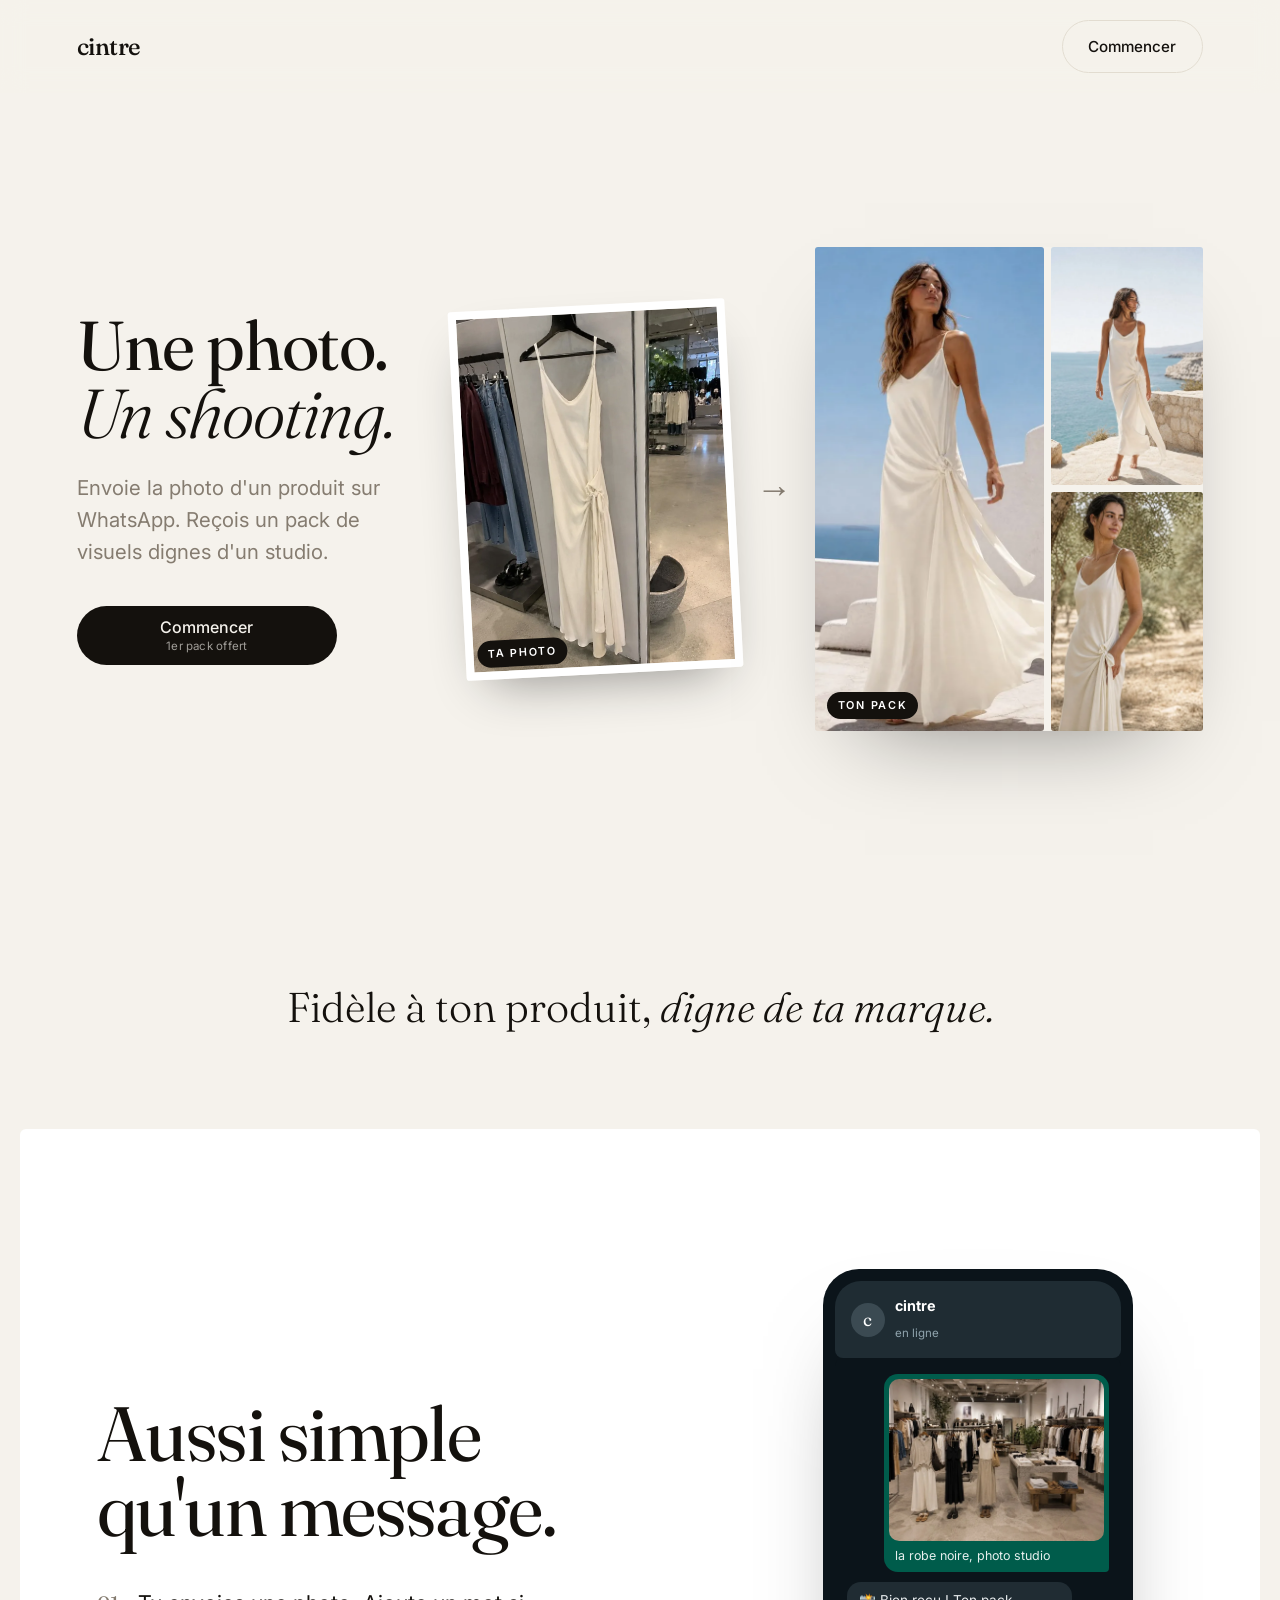
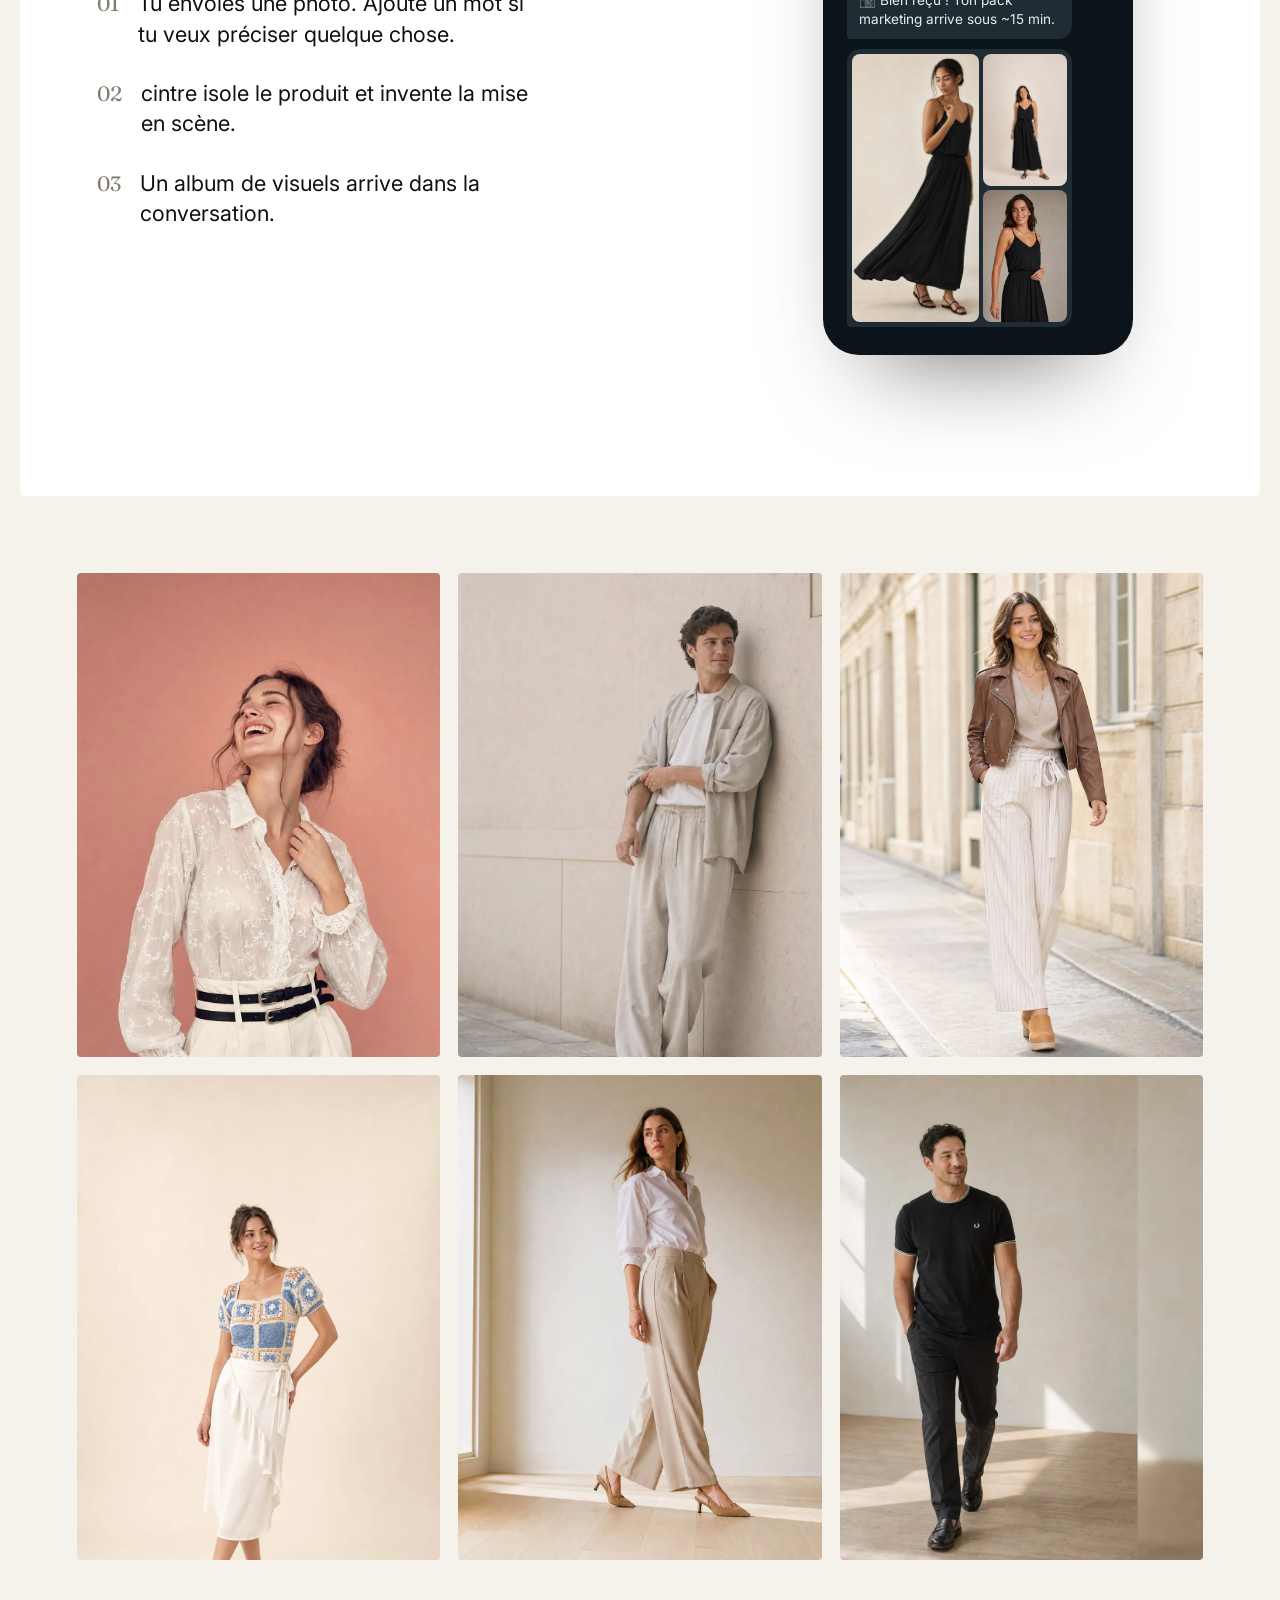
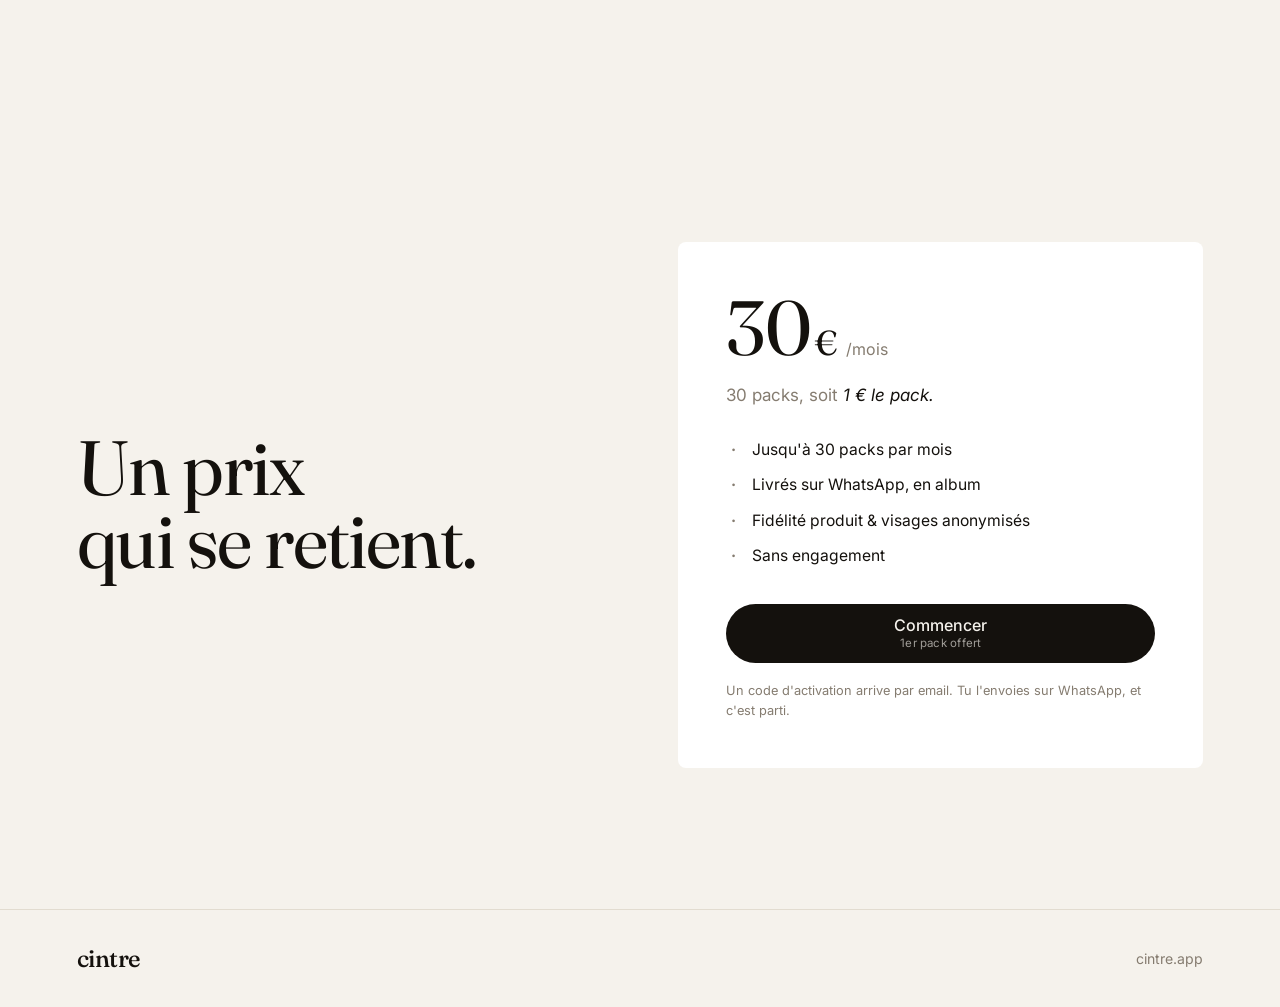
==== landing/index.html @ 826b0916 "Landing page" ====
<!DOCTYPE html>
<html lang="fr">
<head>
  <meta charset="UTF-8" />
  <meta name="viewport" content="width=device-width, initial-scale=1.0" />
  <title>cintre · Vos visuels produit pro, depuis WhatsApp</title>
  <meta name="description" content="Envoyez une photo de votre produit sur WhatsApp et recevez un pack de visuels dignes d'un studio, prêts à poster. Fidèles à votre produit, 1 € le pack, sans logiciel." />
  <link rel="canonical" href="https://cintre.app/" />
  <meta name="robots" content="index, follow" />
  <meta name="theme-color" content="#14110d" />
  <link rel="icon" href="favicon.svg" type="image/svg+xml" />

  <!-- Open Graph (partage WhatsApp / Facebook / LinkedIn) -->
  <meta property="og:type" content="website" />
  <meta property="og:url" content="https://cintre.app/" />
  <meta property="og:title" content="cintre · Vos visuels produit pro, depuis WhatsApp" />
  <meta property="og:description" content="Envoyez une photo, recevez un pack de visuels dignes d'un studio, prêts à poster. Fidèles à votre produit, 1 € le pack." />
  <meta property="og:image" content="https://cintre.app/og-image.jpg" />
  <meta property="og:image:width" content="1200" />
  <meta property="og:image:height" content="630" />
  <meta property="og:locale" content="fr_FR" />
  <meta property="og:site_name" content="cintre" />

  <!-- Twitter Card -->
  <meta name="twitter:card" content="summary_large_image" />
  <meta name="twitter:title" content="cintre · Vos visuels produit pro, depuis WhatsApp" />
  <meta name="twitter:description" content="Une photo de votre produit sur WhatsApp, un pack de visuels dignes d'un studio en retour. 1 € le pack." />
  <meta name="twitter:image" content="https://cintre.app/og-image.jpg" />

  <link rel="preconnect" href="https://fonts.googleapis.com" />
  <link rel="preconnect" href="https://fonts.gstatic.com" crossorigin />
  <link href="https://fonts.googleapis.com/css2?family=Fraunces:opsz,wght@9..144,300;9..144,400;9..144,500;9..144,600&family=Inter:wght@400;500&display=swap" rel="stylesheet" />
  <link rel="stylesheet" href="styles.css" />

  <!-- Données structurées -->
  <script type="application/ld+json">
  {
    "@context": "https://schema.org",
    "@type": "Product",
    "name": "cintre",
    "description": "Service de création de visuels produit professionnels depuis WhatsApp : une photo suffit pour recevoir un pack de visuels dignes d'un studio, fidèles au produit.",
    "brand": { "@type": "Brand", "name": "cintre" },
    "url": "https://cintre.app/",
    "image": "https://cintre.app/og-image.jpg",
    "offers": {
      "@type": "Offer",
      "price": "30",
      "priceCurrency": "EUR",
      "url": "https://cintre.app/inscription",
      "availability": "https://schema.org/InStock",
      "description": "30 packs de visuels par mois, soit 1 € le pack. Sans engagement."
    }
  }
  </script>
</head>
<body>

  <header class="nav">
    <a class="wordmark" href="#">cintre</a>
    <a href="https://cintre.app/inscription" class="btn btn-ghost">Commencer</a>
  </header>

  <!-- HERO -->
  <section class="hero">
    <div class="hero-copy">
      <h1>Une&nbsp;photo.<br /><em>Un&nbsp;shooting.</em></h1>
      <p class="lede">
        Envoie la photo d'un produit sur WhatsApp.
        Reçois un pack de visuels dignes d'un studio.
      </p>
      <a href="https://cintre.app/inscription" class="btn btn-solid btn-cta">
        <span class="btn-label">Commencer</span>
        <span class="btn-sub">1er pack offert</span>
      </a>
    </div>

    <div class="hero-fig">
      <figure class="hf-before">
        <img src="assets/hero-before.webp" alt="Photo d'une robe sur cintre prise en boutique" loading="eager" />
        <figcaption>Ta photo</figcaption>
      </figure>
      <span class="hf-arrow" aria-hidden="true">→</span>
      <div class="hf-pack">
        <img class="pack-main" src="assets/pack-1.webp" alt="La même robe portée par un mannequin, shooting en extérieur" loading="eager" />
        <img src="assets/pack-2.webp" alt="La robe mise en scène au bord de mer" loading="eager" />
        <img src="assets/pack-3.webp" alt="La robe photographiée en pleine nature" loading="eager" />
        <figcaption>Ton pack</figcaption>
      </div>
    </div>
  </section>

  <!-- BANDEAU FIDÉLITÉ -->
  <section class="fidelity">
    <p>Fidèle à ton produit, <em>digne de ta marque.</em></p>
  </section>

  <!-- COMMENT -->
  <section id="comment" class="how">
    <div class="how-text">
      <h2>Aussi simple<br />qu'un message.</h2>
      <ol class="steps">
        <li><span>01</span> Tu envoies une photo. Ajoute un mot si tu veux préciser quelque chose.</li>
        <li><span>02</span> cintre isole le produit et invente la mise en scène.</li>
        <li><span>03</span> Un album de visuels arrive dans la conversation.</li>
      </ol>
    </div>

    <div class="phone">
      <div class="phone-top">
        <span class="phone-avatar">c</span>
        <div><strong>cintre</strong><small>en ligne</small></div>
      </div>
      <div class="chat">
        <div class="bubble out photo">
          <img src="assets/demo-src.webp" alt="Photo d'intérieur de boutique envoyée sur WhatsApp" loading="lazy" />
          <span class="bubble-note">la robe noire, photo studio</span>
        </div>
        <div class="bubble in">📸 Bien reçu ! Ton pack marketing arrive sous ~15 min.</div>
        <div class="bubble in album">
          <div class="album-collage">
            <img class="album-main" src="assets/demo-1.webp" alt="Robe noire mise en scène en studio par cintre" loading="lazy" />
            <img src="assets/demo-2.webp" alt="Robe noire en studio, plan rapproché" loading="lazy" />
            <img src="assets/demo-3.webp" alt="Robe noire en studio, plein pied" loading="lazy" />
          </div>
        </div>
      </div>
    </div>
  </section>

  <!-- GALERIE -->
  <section id="galerie" class="gallery">
    <div class="masonry">
      <img src="assets/g1.webp" alt="Blouse en dentelle mise en valeur en studio par cintre" loading="lazy" />
      <img src="assets/g2.webp" alt="Ensemble en lin porté par un mannequin en extérieur" loading="lazy" />
      <img src="assets/g3.webp" alt="Veste en cuir mise en scène dans une rue" loading="lazy" />
      <img src="assets/g4.webp" alt="Top en crochet et jupe blanche photographiés en studio" loading="lazy" />
      <img src="assets/g5.webp" alt="Chemise blanche et pantalon beige en intérieur lumineux" loading="lazy" />
      <img src="assets/g6.webp" alt="Tee-shirt noir mis en valeur en lumière naturelle" loading="lazy" />
    </div>
  </section>

  <!-- PRIX -->
  <section id="prix" class="pricing">
    <div class="price-inner">
      <h2>Un prix<br />qui se retient.</h2>
      <div class="price-card">
        <span class="price-amount">30<span class="euro">€</span><span class="price-per">/mois</span></span>
        <p class="price-headline">30 packs, soit <em>1&nbsp;€ le pack.</em></p>
        <ul class="price-list">
          <li>Jusqu'à 30 packs par mois</li>
          <li>Livrés sur WhatsApp, en album</li>
          <li>Fidélité produit &amp; visages anonymisés</li>
          <li>Sans engagement</li>
        </ul>
        <a href="https://cintre.app/inscription" class="btn btn-solid btn-block btn-cta">
          <span class="btn-label">Commencer</span>
          <span class="btn-sub">1er pack offert</span>
        </a>
        <p class="price-foot">Un code d'activation arrive par email. Tu l'envoies sur WhatsApp, et c'est parti.</p>
      </div>
    </div>
  </section>

  <footer class="footer">
    <span class="wordmark">cintre</span>
    <span class="footer-meta">cintre.app</span>
  </footer>

</body>
</html>
---- landing/styles.css ----
:root {
  --bg: #f5f2ec;
  --ink: #14110d;
  --muted: #857c70;
  --line: #e2dcd0;
  --serif: "Fraunces", Georgia, serif;
  --sans: "Inter", system-ui, sans-serif;
  --maxw: 1240px;
}

* { box-sizing: border-box; margin: 0; padding: 0; }
html { scroll-behavior: smooth; }
body {
  background: var(--bg); color: var(--ink);
  font-family: var(--sans); font-size: 17px; line-height: 1.55;
  -webkit-font-smoothing: antialiased;
}
img { display: block; max-width: 100%; height: auto; }
em { font-style: italic; }

section { padding: clamp(72px, 11vw, 160px) clamp(20px, 6vw, 80px); }

h1, h2 { font-family: var(--serif); font-weight: 400; letter-spacing: -0.02em; line-height: 0.98; }
h1 { font-size: clamp(3rem, 8vw, 6.8rem); }
h1 em { font-weight: 300; }
h2 { font-size: clamp(2.4rem, 6vw, 5rem); }

.wordmark {
  font-family: var(--serif); font-size: 1.5rem; font-weight: 500;
  letter-spacing: -0.02em; color: var(--ink); text-decoration: none;
}

/* Buttons */
.btn {
  display: inline-flex; align-items: center; justify-content: center;
  font-family: var(--sans); font-weight: 500; font-size: 0.95rem;
  padding: 0.9em 1.7em; border-radius: 100px; text-decoration: none;
  cursor: pointer; transition: 0.2s ease; border: 1px solid transparent; white-space: nowrap;
}
.btn sup { font-size: 0.7em; margin-left: 0.1em; }
.btn-cta { flex-direction: column; gap: 3px; padding: 0.8em 3em; min-width: 260px; line-height: 1.1; }
.btn-cta .btn-label { font-weight: 500; font-size: 1rem; }
.btn-cta .btn-sub { font-size: 0.72rem; font-weight: 400; opacity: 0.62; letter-spacing: 0.02em; }
.btn-solid { background: var(--ink); color: var(--bg); }
.btn-solid:hover { transform: translateY(-2px); }
.btn-ghost { border-color: var(--line); color: var(--ink); }
.btn-ghost:hover { border-color: var(--ink); }
.btn-outline { border-color: var(--bg); color: var(--bg); }
.btn-outline:hover { background: var(--bg); color: var(--ink); }
.btn-block { width: 100%; margin-top: 0.4rem; }

/* Nav */
.nav {
  position: sticky; top: 0; z-index: 50;
  display: flex; align-items: center; justify-content: space-between;
  padding: 20px clamp(20px, 6vw, 80px);
  background: color-mix(in srgb, var(--bg) 85%, transparent);
  backdrop-filter: blur(12px);
}

/* Hero */
.hero {
  display: grid; grid-template-columns: 0.62fr 1.38fr; gap: clamp(24px, 3.5vw, 48px);
  align-items: center; max-width: 1340px; margin: 0 auto;
  min-height: 88vh; padding-top: clamp(32px, 5vw, 64px); padding-bottom: clamp(32px, 5vw, 64px);
}
.hero-copy h1 { font-size: clamp(2.8rem, 5.4vw, 5rem); }
.hero h1 { margin-bottom: 0.35em; }
.lede { font-size: clamp(1.1rem, 1.6vw, 1.35rem); color: var(--muted); max-width: 32ch; margin-bottom: 2.4rem; }

/* Hero : Ta photo -> Ton pack (mosaique de 3) */
.hero-fig { display: grid; grid-template-columns: 0.82fr auto 1.15fr; align-items: center; gap: clamp(10px, 1.8vw, 24px); }
.hero-fig figcaption {
  position: absolute; left: 12px; bottom: 12px;
  font-size: 0.68rem; letter-spacing: 0.16em; text-transform: uppercase; font-weight: 600;
  padding: 0.45em 0.95em; border-radius: 100px; background: #14110d; color: #fff;
}
.hf-before { position: relative; transform: rotate(-3deg); }
.hf-before img {
  width: 100%; border-radius: 3px; aspect-ratio: 3/4; object-fit: cover;
  border: 8px solid #fff; box-shadow: 0 24px 54px -24px rgba(0,0,0,0.45); filter: saturate(0.9);
}
.hf-arrow { font-family: var(--serif); font-size: clamp(1.6rem, 2.8vw, 2.4rem); color: var(--muted); text-align: center; }
.hf-pack {
  position: relative; display: grid; grid-template-columns: 1.5fr 1fr; grid-template-rows: 1fr 1fr;
  gap: 7px; box-shadow: 0 40px 90px -50px rgba(0,0,0,0.5); border-radius: 5px;
}
.hf-pack img { width: 100%; height: 100%; object-fit: cover; border-radius: 3px; }
.hf-pack .pack-main { grid-row: 1 / 3; }
.hf-pack figcaption { left: 12px; bottom: 12px; }

/* Fidelity strip */
.fidelity { text-align: center; padding-top: clamp(48px, 7vw, 90px); padding-bottom: clamp(48px, 7vw, 90px); }
.fidelity p { font-family: var(--serif); font-size: clamp(1.4rem, 3.4vw, 2.6rem); font-weight: 300; color: var(--ink); }
.fidelity em { font-style: italic; }

/* How */
.how {
  display: grid; grid-template-columns: 1fr 0.7fr; gap: clamp(40px, 7vw, 110px);
  align-items: center; max-width: var(--maxw); margin: 0 auto;
  background: #fff; border-radius: 6px;
}
.how-text h2 { margin-bottom: 2.6rem; }
.steps { list-style: none; display: flex; flex-direction: column; gap: 1.8rem; max-width: 40ch; }
.steps li { display: grid; grid-template-columns: auto 1fr; gap: 1.2rem; align-items: baseline; color: var(--ink); font-size: clamp(1.15rem, 1.7vw, 1.45rem); line-height: 1.4; }
.steps span { font-family: var(--serif); font-size: 1.3rem; color: var(--muted); }

/* Phone */
.phone {
  width: 310px; max-width: 100%; margin: 0 auto; justify-self: center;
  background: #0b141a; border-radius: 36px; padding: 12px;
  box-shadow: 0 50px 100px -50px rgba(0,0,0,0.6);
}
.phone-top { display: flex; align-items: center; gap: 10px; background: #1f2c33; border-radius: 26px 26px 8px 8px; padding: 14px 16px; color: #fff; }
.phone-avatar { width: 34px; height: 34px; border-radius: 50%; background: #3b4a52; display: grid; place-items: center; font-family: var(--serif); font-size: 1.1rem; color: #fff; }
.phone-top strong { display: block; font-size: 0.9rem; }
.phone-top small { color: #8fa3ad; font-size: 0.72rem; }
.chat { background: #0b141a; padding: 16px 12px; display: flex; flex-direction: column; gap: 10px; border-radius: 8px 8px 26px 26px; }
.bubble { max-width: 86%; padding: 9px 12px; border-radius: 14px; font-size: 0.85rem; line-height: 1.45; }
.bubble.in { background: #202c33; color: #e9edef; align-self: flex-start; border-bottom-left-radius: 4px; }
.bubble.out { background: #005c4b; color: #fff; align-self: flex-end; border-bottom-right-radius: 4px; }
.bubble.photo, .bubble.album { padding: 5px; }
.bubble.photo img { border-radius: 10px; }
.bubble.album { align-self: flex-start; background: #202c33; }
.album-collage { display: grid; grid-template-columns: 1.5fr 1fr; grid-template-rows: 1fr 1fr; gap: 4px; }
.album-collage img { width: 100%; height: 100%; object-fit: cover; border-radius: 8px; }
.album-main { grid-row: 1 / 3; aspect-ratio: auto; }
.bubble-note { display: block; padding: 6px 6px 2px; font-size: 0.78rem; opacity: 0.9; }

/* Gallery */
.gallery { padding-top: clamp(40px, 6vw, 80px); }
.masonry {
  max-width: var(--maxw); margin: 0 auto;
  display: grid; grid-template-columns: repeat(3, 1fr); gap: 18px;
}
.masonry img {
  width: 100%; aspect-ratio: 3 / 4; object-fit: cover; object-position: 50% 18%;
  border-radius: 4px;
}

/* Pricing */
.price-inner {
  max-width: var(--maxw); margin: 0 auto;
  display: grid; grid-template-columns: 1fr 1fr; gap: clamp(40px, 6vw, 90px); align-items: center;
}
.pricing h2 { line-height: 0.95; }
.price-card { background: #fff; border-radius: 8px; padding: clamp(30px, 4vw, 48px); }
.price-amount { font-family: var(--serif); font-size: clamp(3.6rem, 6vw, 5rem); line-height: 1; display: inline-flex; align-items: baseline; }
.euro { font-size: 0.45em; margin-left: 2px; }
.price-per { font-family: var(--sans); font-size: 1rem; color: var(--muted); margin-left: 8px; }
.price-headline { margin: 1rem 0 1.8rem; color: var(--muted); }
.price-headline em { color: var(--ink); font-style: italic; }
.price-list { list-style: none; display: flex; flex-direction: column; gap: 0.7rem; margin-bottom: 1.8rem; }
.price-list li { padding-left: 1.6rem; position: relative; font-size: 0.98rem; }
.price-list li::before { content: "·"; position: absolute; left: 0.3rem; color: var(--muted); font-weight: 700; }
.price-foot { margin-top: 1.1rem; font-size: 0.8rem; color: var(--muted); }

/* Final CTA */
.final-cta { text-align: center; background: var(--ink); color: var(--bg); }
.final-cta h2 { color: var(--bg); margin-bottom: 2.2rem; }

/* Footer */
.footer { display: flex; align-items: center; justify-content: space-between; padding: 30px clamp(20px, 6vw, 80px); border-top: 1px solid var(--line); }
.footer-meta { color: var(--muted); font-size: 0.88rem; }

/* Responsive */
@media (max-width: 900px) {
  .hero, .how, .price-inner { grid-template-columns: 1fr; }
  .hero { text-align: left; min-height: auto; }
  .hero-fig { order: -1; max-width: 420px; margin: 0 auto; }
  .how-text { text-align: left; }
  .masonry { grid-template-columns: repeat(2, 1fr); }
}
@media (max-width: 560px) {
  .masonry { grid-template-columns: 1fr; max-width: 360px; }
}
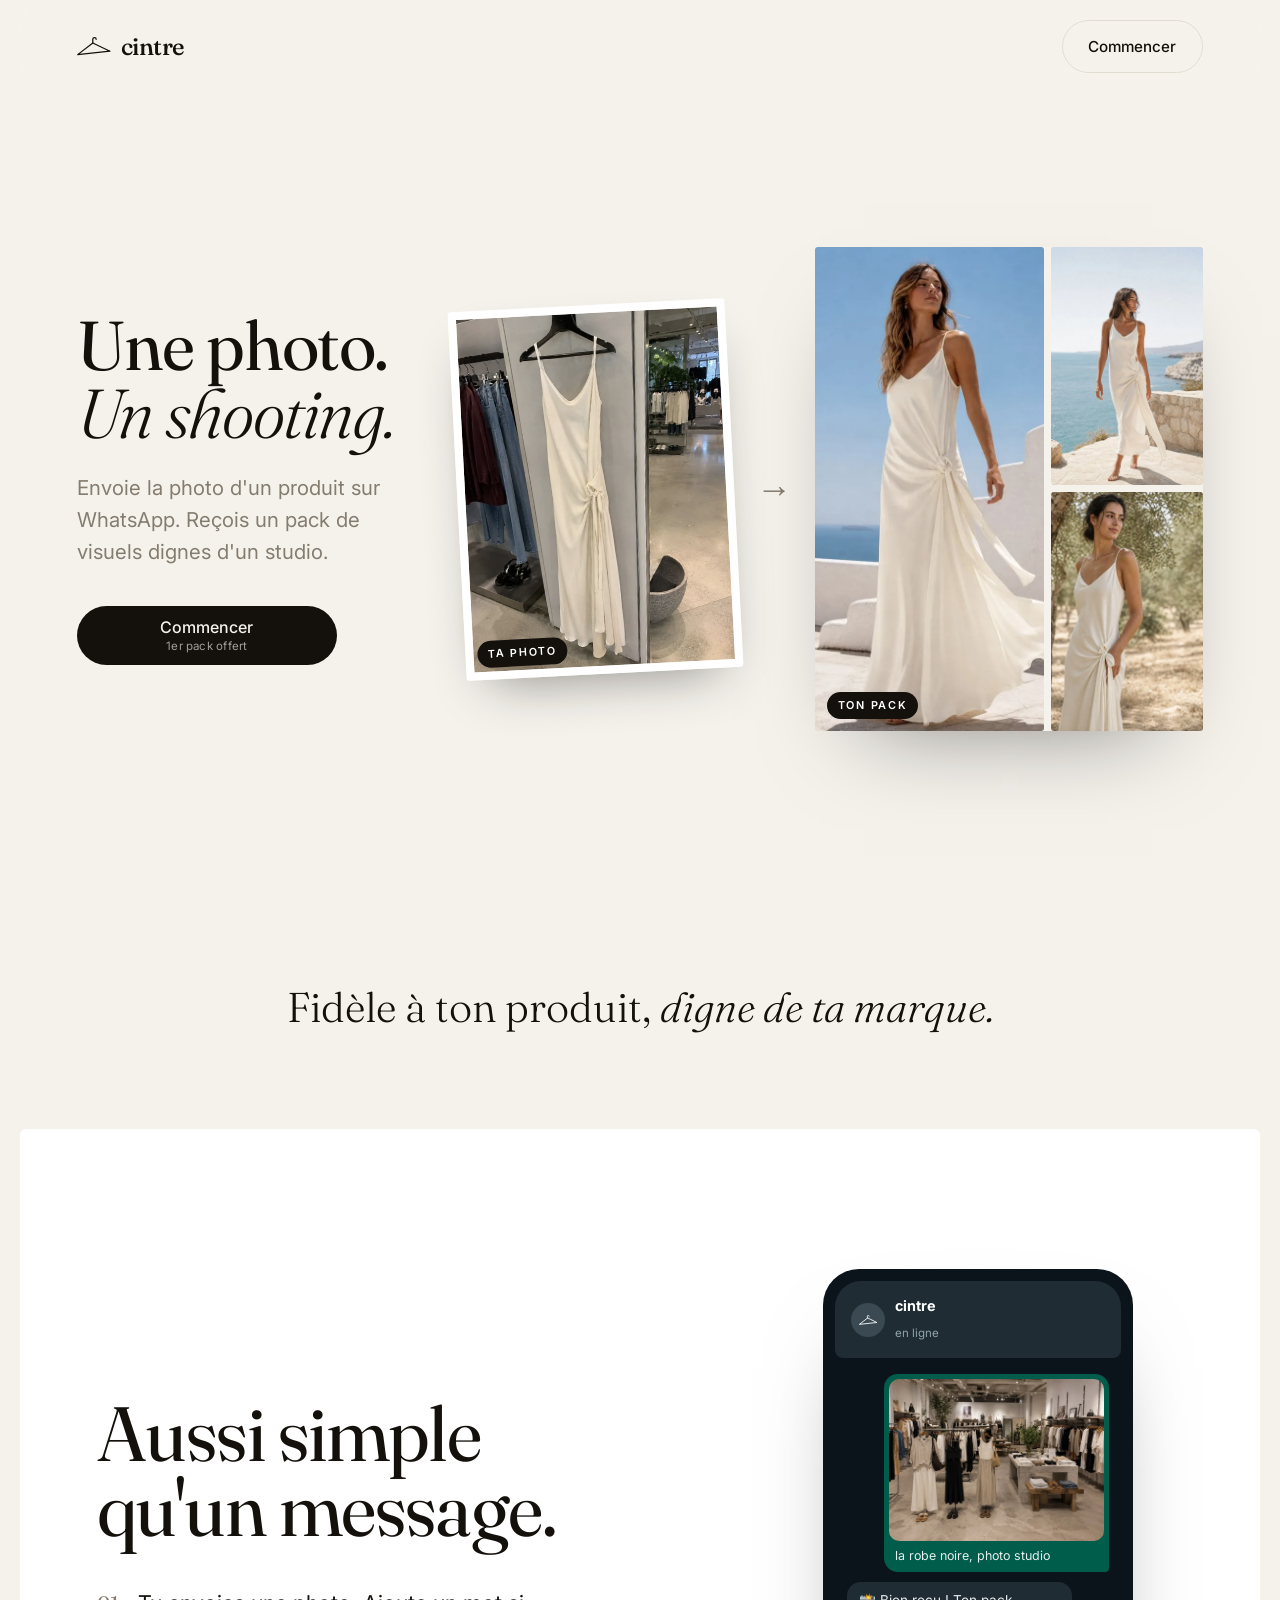
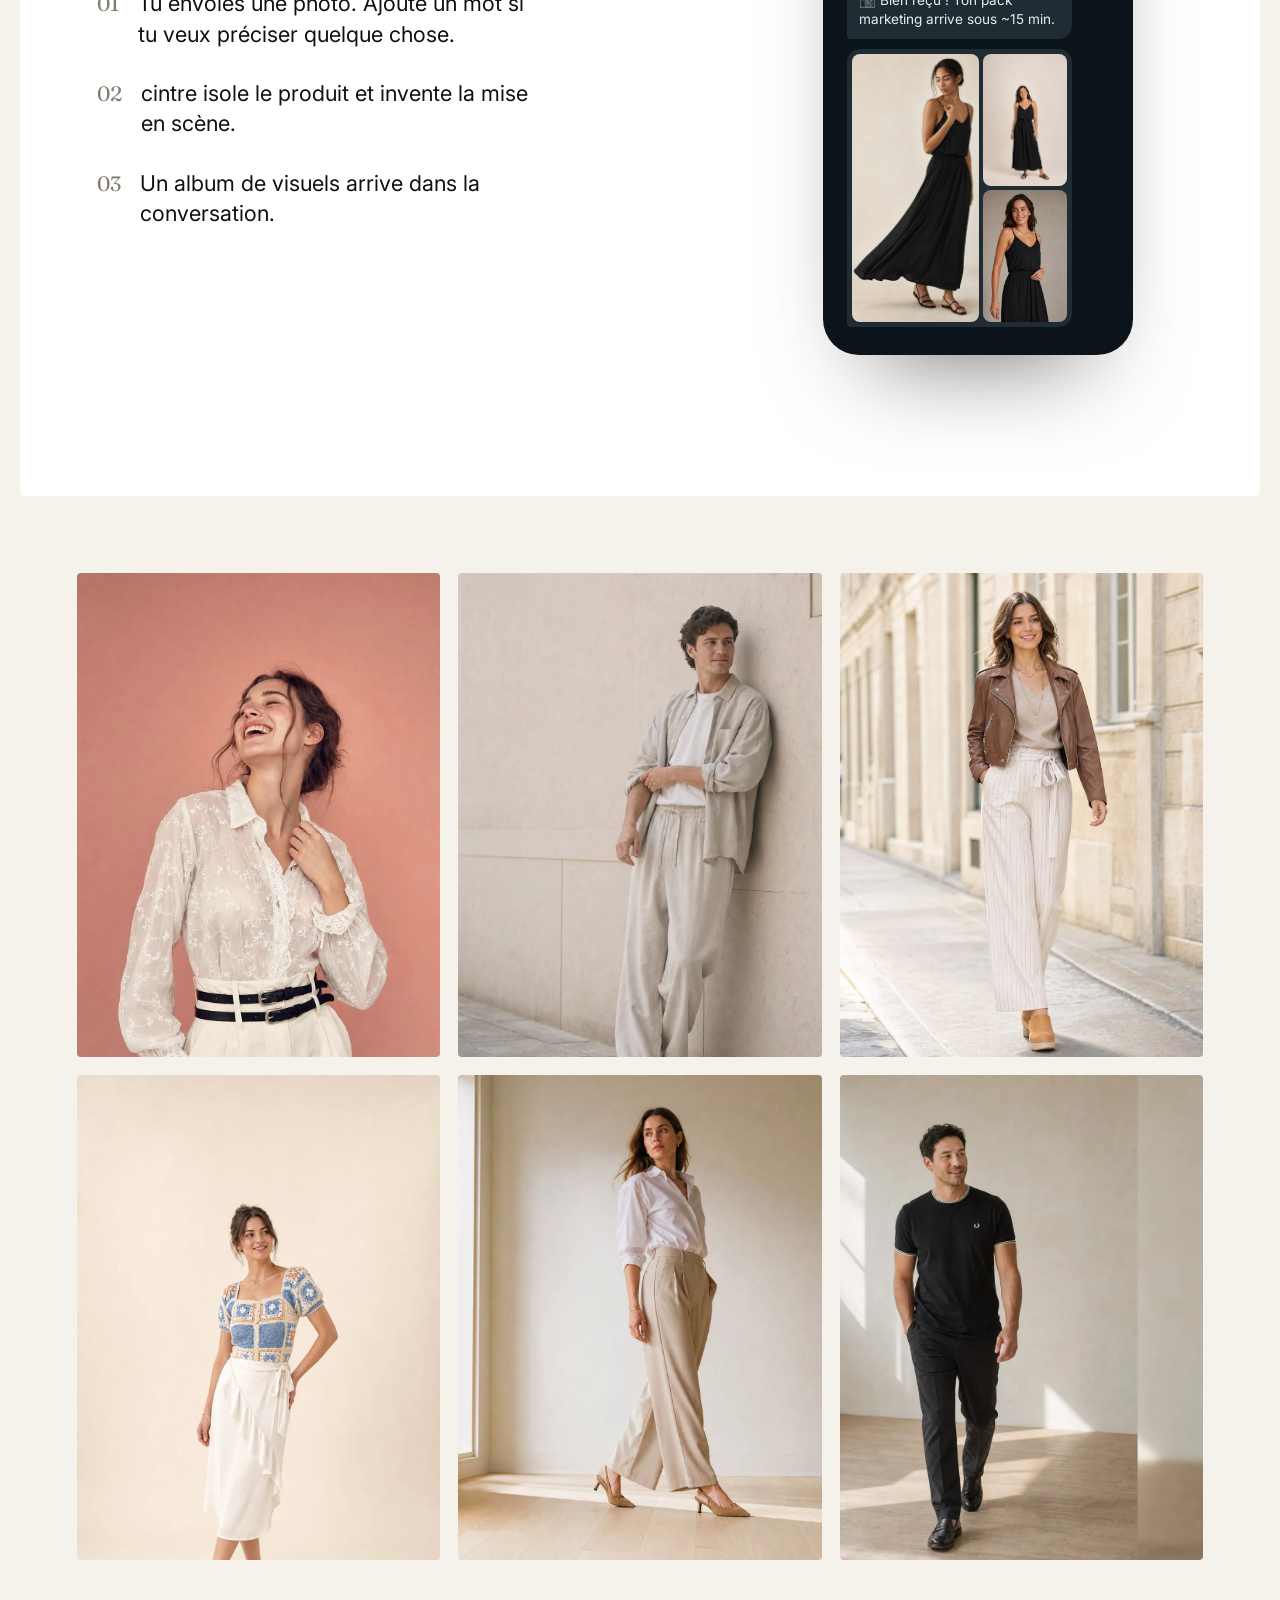
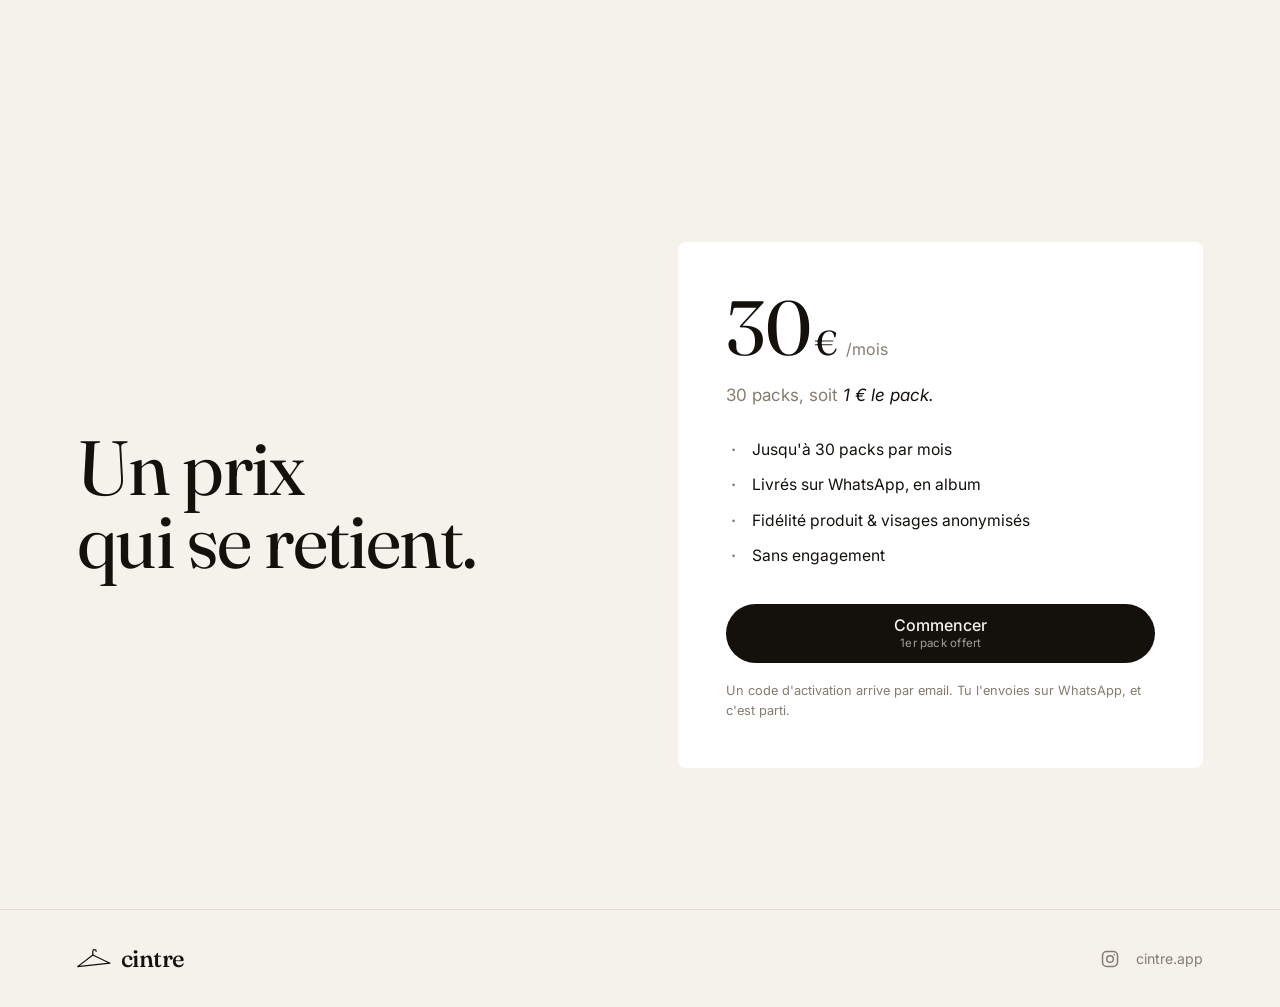
==== commit cdae4e35: "Branding + Insta" ====
--- a/landing/index.html
+++ b/landing/index.html
@@ -8,7 +8,10 @@
   <link rel="canonical" href="https://cintre.app/" />
   <meta name="robots" content="index, follow" />
   <meta name="theme-color" content="#14110d" />
-  <link rel="icon" href="favicon.svg" type="image/svg+xml" />
+  <link rel="icon" href="/favicon.ico" sizes="any" />
+  <link rel="icon" href="/favicon.svg" type="image/svg+xml" />
+  <link rel="icon" href="/favicon-48.png" sizes="48x48" type="image/png" />
+  <link rel="apple-touch-icon" href="/apple-touch-icon.png" />
 
   <!-- Open Graph (partage WhatsApp / Facebook / LinkedIn) -->
   <meta property="og:type" content="website" />
@@ -52,12 +55,24 @@
     }
   }
   </script>
+  <script type="application/ld+json">
+  {
+    "@context": "https://schema.org",
+    "@type": "Organization",
+    "name": "cintre",
+    "url": "https://cintre.app/",
+    "logo": "https://cintre.app/apple-touch-icon.png",
+    "sameAs": [
+      "https://instagram.com/cintre.app"
+    ]
+  }
+  </script>
 </head>
 <body>
 
   <header class="nav">
-    <a class="wordmark" href="#">cintre</a>
-    <a href="https://cintre.app/inscription" class="btn btn-ghost">Commencer</a>
+    <a class="wordmark" href="#"><svg class="brand-mark" viewBox="18 37 87 48" fill="none" stroke="currentColor" stroke-width="3.2" stroke-linecap="round" stroke-linejoin="round" aria-hidden="true"><g transform="translate(-1.5 -3.8)"><path d="M60 56.2 V46.6 c0 -5.44 8.64 -5.44 8.64 0"/><g transform="rotate(-6 60 56.2)"><path d="M60 56.2 L18.4 81.8 L101.6 81.8 Z"/></g></g></svg>cintre</a>
+    <a href="https://cintre.app/inscription/" class="btn btn-ghost">Commencer</a>
   </header>
 
   <!-- HERO -->
@@ -68,7 +83,7 @@
         Envoie la photo d'un produit sur WhatsApp.
         Reçois un pack de visuels dignes d'un studio.
       </p>
-      <a href="https://cintre.app/inscription" class="btn btn-solid btn-cta">
+      <a href="https://cintre.app/inscription/" class="btn btn-solid btn-cta">
         <span class="btn-label">Commencer</span>
         <span class="btn-sub">1er pack offert</span>
       </a>
@@ -107,7 +122,7 @@
 
     <div class="phone">
       <div class="phone-top">
-        <span class="phone-avatar">c</span>
+        <span class="phone-avatar"><svg viewBox="18 37 87 48" fill="none" stroke="currentColor" stroke-width="4" stroke-linecap="round" stroke-linejoin="round" aria-hidden="true"><g transform="translate(-1.5 -3.8)"><path d="M60 56.2 V46.6 c0 -5.44 8.64 -5.44 8.64 0"/><g transform="rotate(-6 60 56.2)"><path d="M60 56.2 L18.4 81.8 L101.6 81.8 Z"/></g></g></svg></span>
         <div><strong>cintre</strong><small>en ligne</small></div>
       </div>
       <div class="chat">
@@ -152,7 +167,7 @@
           <li>Fidélité produit &amp; visages anonymisés</li>
           <li>Sans engagement</li>
         </ul>
-        <a href="https://cintre.app/inscription" class="btn btn-solid btn-block btn-cta">
+        <a href="https://cintre.app/inscription/" class="btn btn-solid btn-block btn-cta">
           <span class="btn-label">Commencer</span>
           <span class="btn-sub">1er pack offert</span>
         </a>
@@ -162,8 +177,13 @@
   </section>
 
   <footer class="footer">
-    <span class="wordmark">cintre</span>
-    <span class="footer-meta">cintre.app</span>
+    <span class="wordmark"><svg class="brand-mark" viewBox="18 37 87 48" fill="none" stroke="currentColor" stroke-width="3.2" stroke-linecap="round" stroke-linejoin="round" aria-hidden="true"><g transform="translate(-1.5 -3.8)"><path d="M60 56.2 V46.6 c0 -5.44 8.64 -5.44 8.64 0"/><g transform="rotate(-6 60 56.2)"><path d="M60 56.2 L18.4 81.8 L101.6 81.8 Z"/></g></g></svg>cintre</span>
+    <span class="footer-right">
+      <a class="footer-social" href="https://instagram.com/cintre.app" target="_blank" rel="noopener me" aria-label="cintre sur Instagram">
+        <svg viewBox="0 0 24 24" width="20" height="20" fill="none" stroke="currentColor" stroke-width="1.8" stroke-linecap="round" stroke-linejoin="round" aria-hidden="true"><rect x="3" y="3" width="18" height="18" rx="5"/><circle cx="12" cy="12" r="4"/><circle cx="17" cy="7" r="1" fill="currentColor" stroke="none"/></svg>
+      </a>
+      <span class="footer-meta">cintre.app</span>
+    </span>
   </footer>
 
 </body>
--- a/landing/styles.css
+++ b/landing/styles.css
@@ -28,7 +28,9 @@
 .wordmark {
   font-family: var(--serif); font-size: 1.5rem; font-weight: 500;
   letter-spacing: -0.02em; color: var(--ink); text-decoration: none;
-}
+  display: inline-flex; align-items: center; gap: 0.42em;
+}
+.brand-mark { height: 0.78em; width: auto; flex: none; }
 
 /* Buttons */
 .btn {
@@ -113,6 +115,7 @@
 }
 .phone-top { display: flex; align-items: center; gap: 10px; background: #1f2c33; border-radius: 26px 26px 8px 8px; padding: 14px 16px; color: #fff; }
 .phone-avatar { width: 34px; height: 34px; border-radius: 50%; background: #3b4a52; display: grid; place-items: center; font-family: var(--serif); font-size: 1.1rem; color: #fff; }
+.phone-avatar svg { width: 18px; height: auto; }
 .phone-top strong { display: block; font-size: 0.9rem; }
 .phone-top small { color: #8fa3ad; font-size: 0.72rem; }
 .chat { background: #0b141a; padding: 16px 12px; display: flex; flex-direction: column; gap: 10px; border-radius: 8px 8px 26px 26px; }
@@ -162,6 +165,31 @@
 /* Footer */
 .footer { display: flex; align-items: center; justify-content: space-between; padding: 30px clamp(20px, 6vw, 80px); border-top: 1px solid var(--line); }
 .footer-meta { color: var(--muted); font-size: 0.88rem; }
+.footer-right { display: flex; align-items: center; gap: 16px; }
+.footer-social { display: inline-flex; color: var(--muted); transition: color 0.15s ease; }
+.footer-social:hover { color: var(--ink); }
+
+/* Inscription / bêta */
+.signup { display: grid; place-items: center; min-height: 82vh; }
+.signup-inner { width: 100%; max-width: 480px; }
+.signup-eyebrow { font-size: 0.72rem; letter-spacing: 0.18em; text-transform: uppercase; font-weight: 600; color: var(--muted); margin-bottom: 1rem; }
+.signup h1 { font-size: clamp(2.6rem, 6vw, 4rem); margin-bottom: 1.2rem; }
+.signup-lede { font-size: clamp(1.05rem, 1.5vw, 1.2rem); color: var(--muted); margin-bottom: 2.6rem; max-width: 42ch; }
+.signup-lede em { color: var(--ink); font-style: italic; }
+.signup-form { display: flex; flex-direction: column; gap: 1.1rem; }
+.signup-form label { display: flex; flex-direction: column; gap: 0.4rem; }
+.signup-form label span { font-size: 0.82rem; font-weight: 500; color: var(--ink); }
+.signup-form label small { font-weight: 400; color: var(--muted); }
+.signup-form input, .signup-form textarea {
+  font-family: var(--sans); font-size: 1rem; color: var(--ink);
+  background: #fff; border: 1px solid var(--line); border-radius: 8px;
+  padding: 0.75em 0.9em; width: 100%; transition: border-color 0.2s ease;
+}
+.signup-form input:focus, .signup-form textarea:focus { outline: none; border-color: var(--ink); }
+.signup-form textarea { resize: vertical; line-height: 1.45; }
+.signup-form .btn-block { margin-top: 0.6rem; }
+.signup-foot { text-align: center; font-size: 0.8rem; color: var(--muted); margin-top: 0.4rem; }
+.signup-thanks .btn { margin-top: 0.6rem; }
 
 /* Responsive */
 @media (max-width: 900px) {
